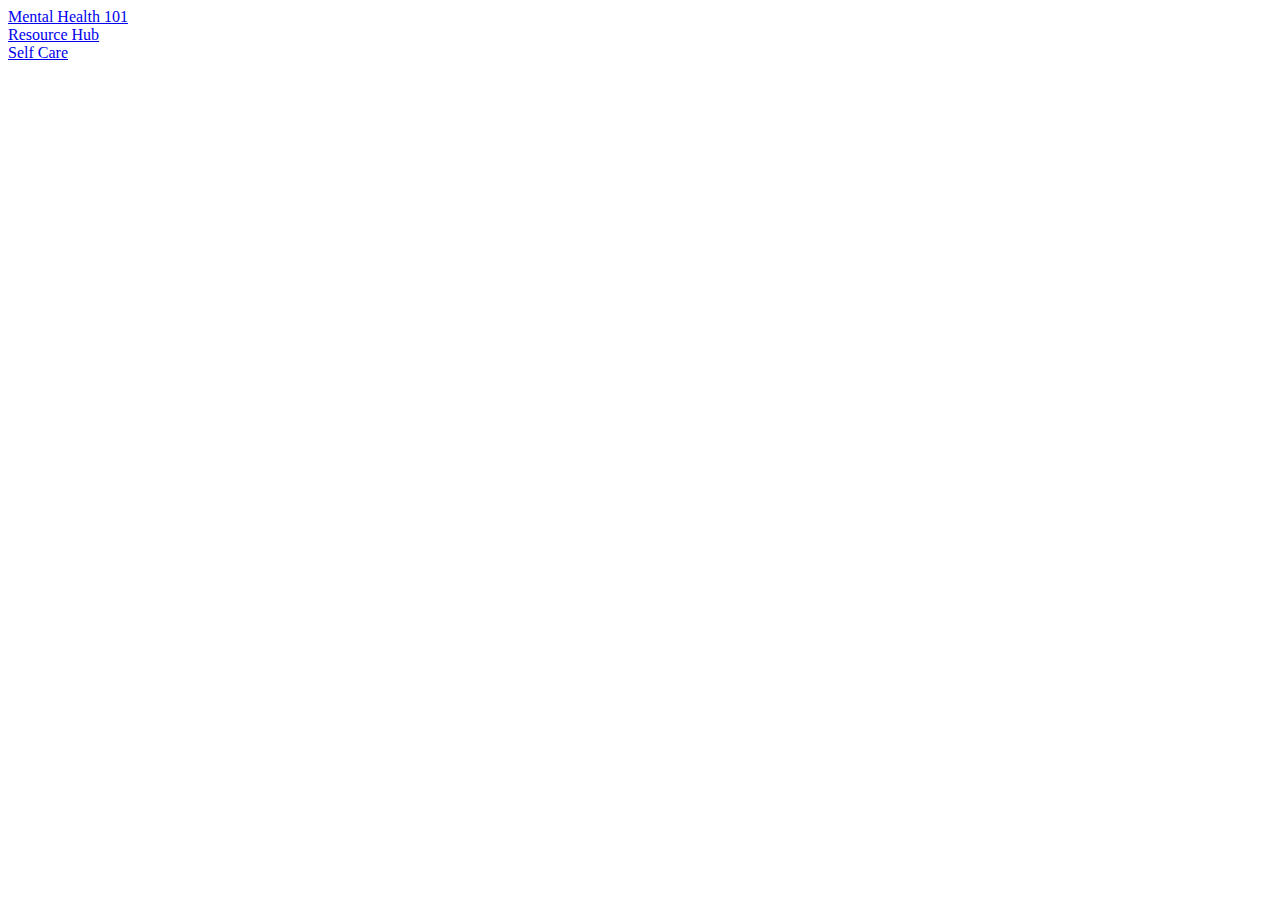
==== index.html @ 0be1a91b "added navigation bar links" ====
<!DOCTYPE html>
<html>
<head>
	<meta charset="utf-8">
	<meta name="viewport" content="width=device-width, initial-scale=1">
	<title>Mental Health 101</title>
</head>
<body>

	<div class="mainContainer">

		<!-- TOP NAVIGATION BAR -->
		<div class="navWrapper">
			<div class="navBar"> 
				<!-- the current tab has class="current" -->
				<div class="navLink"><a class="current" href="index.html">Mental Health 101</a></div>
				<div class="navLink"><a href="index2.html">Resource Hub</a></div>
				<div class="navLink"><a href="index3.html">Self Care</a></div>
			</div>
		</div>


	</div>

</body>
</html>
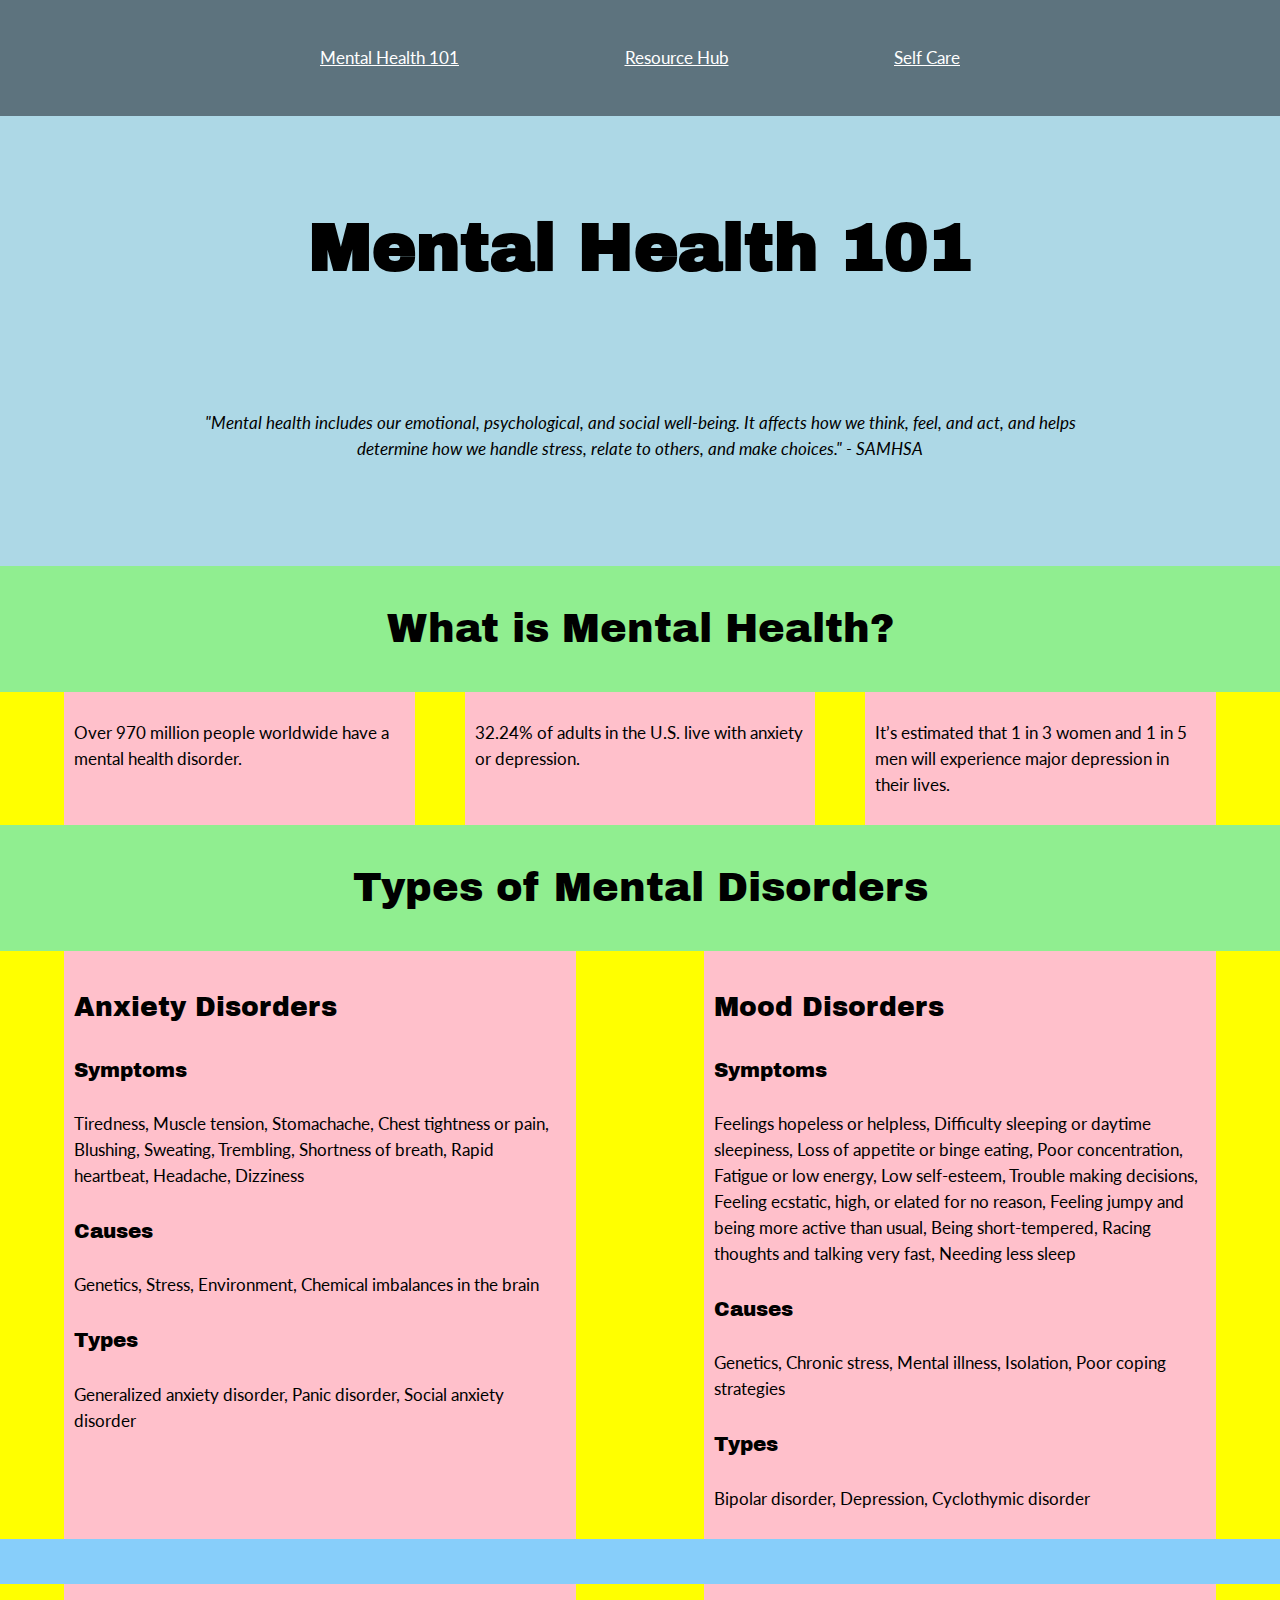
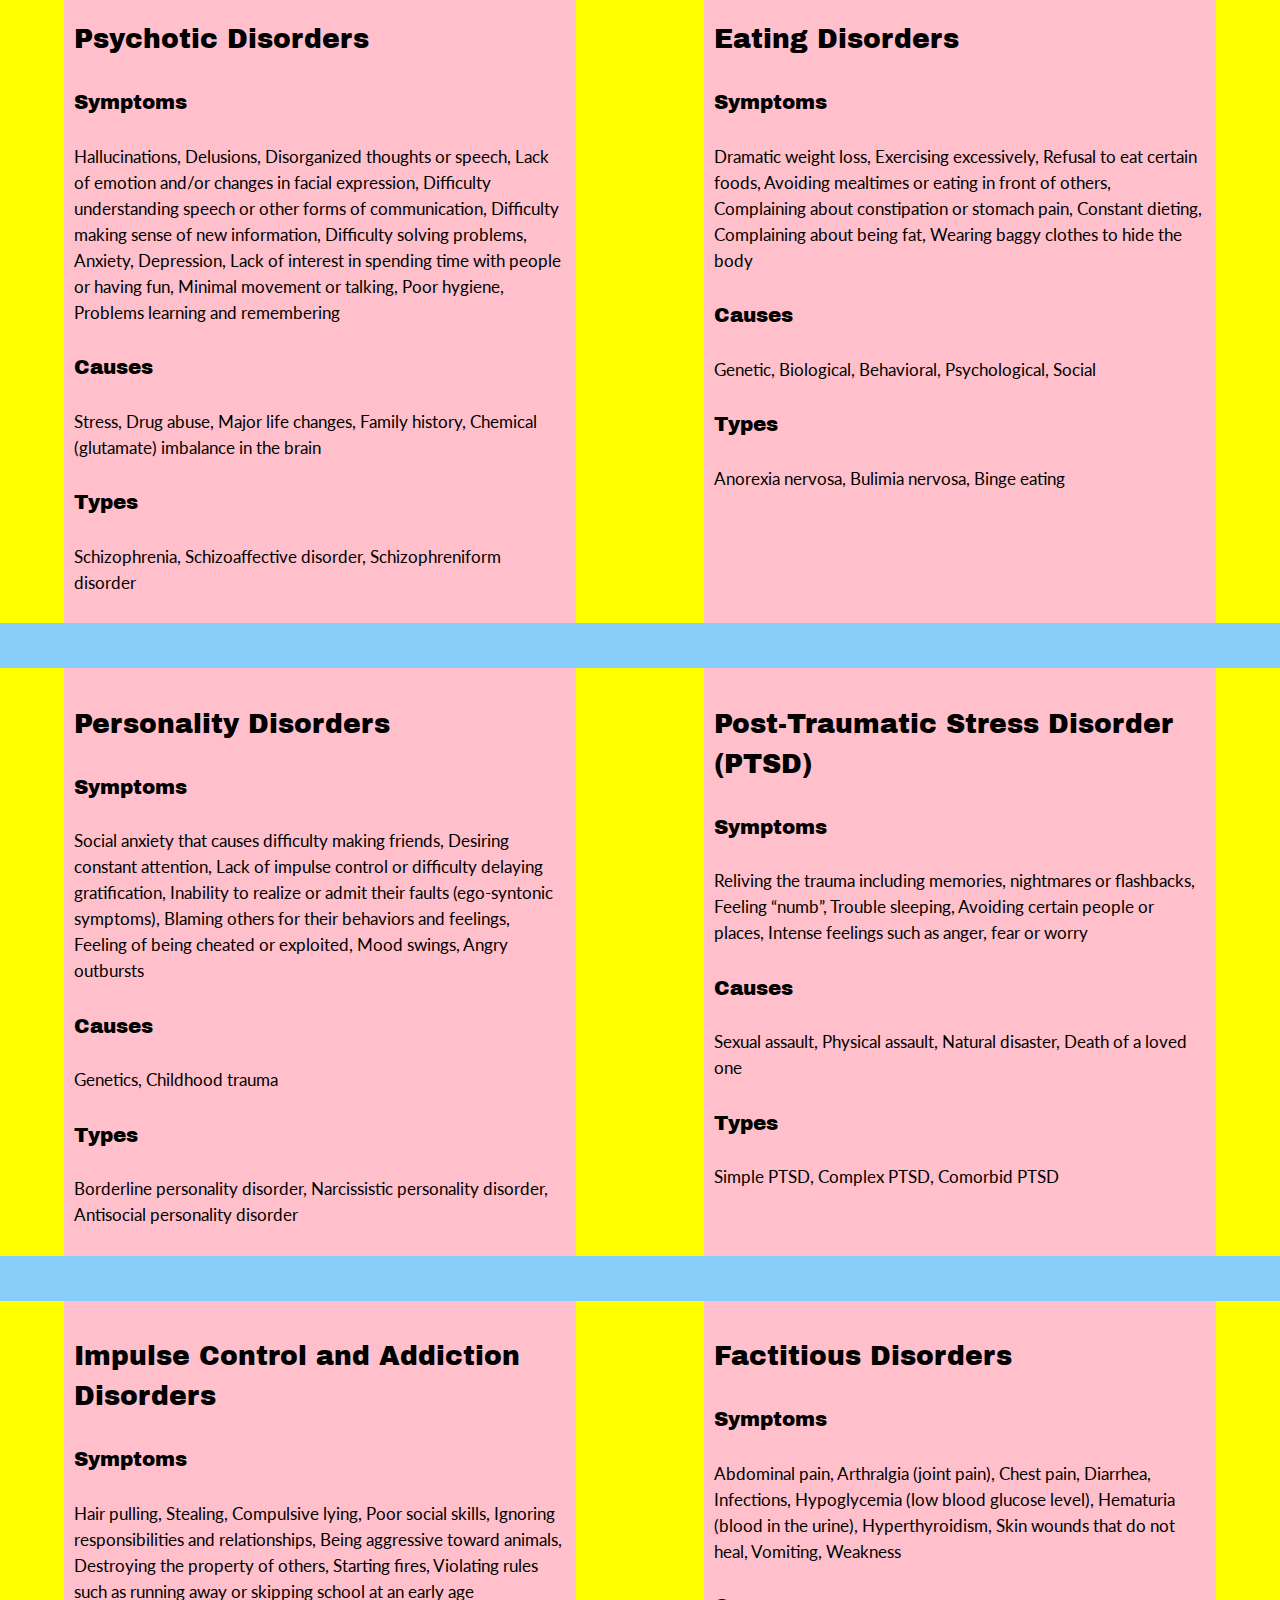
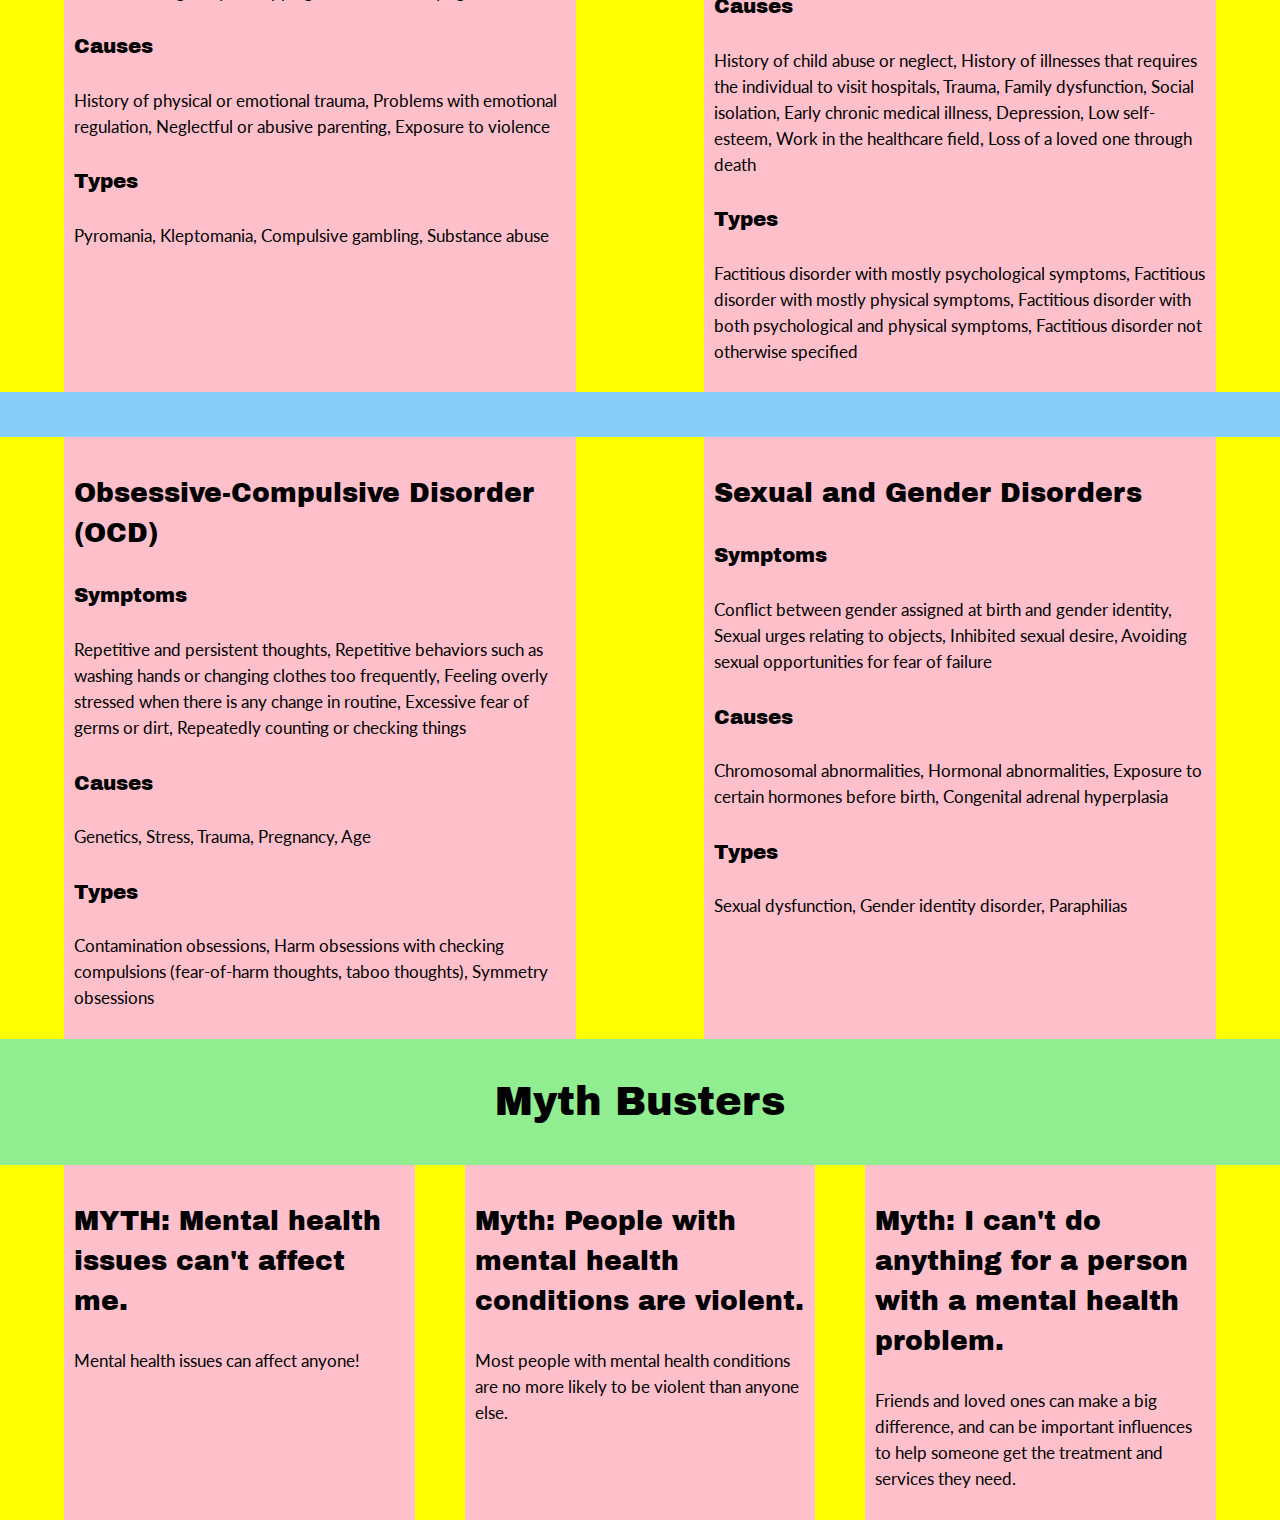
==== commit 960fec91: "added content and flex layout" ====
--- a/index.html
+++ b/index.html
@@ -3,23 +3,381 @@
 <head>
 	<meta charset="utf-8">
 	<meta name="viewport" content="width=device-width, initial-scale=1">
+	<link rel="stylesheet" type="text/css" href="style.css">
 	<title>Mental Health 101</title>
 </head>
 <body>
 
-	<div class="mainContainer">
+	<div class="main">
 
 		<!-- TOP NAVIGATION BAR -->
 		<div class="navWrapper">
 			<div class="navBar"> 
 				<!-- the current tab has class="current" -->
-				<div class="navLink"><a class="current" href="index.html">Mental Health 101</a></div>
+				<div class="navLink current"><a href="index.html">Mental Health 101</a></div>
 				<div class="navLink"><a href="index2.html">Resource Hub</a></div>
 				<div class="navLink"><a href="index3.html">Self Care</a></div>
 			</div>
 		</div>
 
 
+		<!-- HEADER -->
+		<div class="header">
+			<h1>Mental Health 101</h1>
+			<p class="quote">
+				"Mental health includes our emotional, psychological, and social well-being. It affects how we think, feel, and act, and helps determine how we handle stress, relate to others, and make choices." - SAMHSA
+			</p>
+		</div>
+
+
+		<!-- FACTS SECTION (1x3) -->
+		<div class="facts">
+			<h2>What is Mental Health?</h2>
+			<div class="factBoxes">
+				<div class="textBlock">
+					<p>Over 970 million people worldwide have a mental health disorder.</p>
+				</div>
+				<div class="textBlock">
+					<p>32.24% of adults in the U.S. live with anxiety or depression.</p>
+				</div>
+				<div class="textBlock">
+					<p>It’s estimated that 1 in 3 women and 1 in 5 men will experience major depression in their lives.</p>
+				</div>
+			</div>
+		</div>
+
+
+		<!-- TYPES SECTION (2x5) -->
+		<div class="types">
+			<h2>Types of Mental Disorders</h2>
+			<div class="typeRows">
+				<div class="twoColRow">
+					<div class="textBlock">
+						<h3>Anxiety Disorders</h3>
+						<h4>Symptoms</h4>
+						<p>
+							Tiredness,
+							Muscle tension,
+							Stomachache,
+							Chest tightness or pain,
+							Blushing,
+							Sweating,
+							Trembling,
+							Shortness of breath,
+							Rapid heartbeat,
+							Headache,
+							Dizziness
+						</p>
+						<h4>Causes</h4>
+						<p>
+							Genetics,
+							Stress,
+							Environment,
+							Chemical imbalances in the brain
+						</p>
+						<h4>Types</h4>
+						<p>
+							Generalized anxiety disorder,
+							Panic disorder,
+							Social anxiety disorder
+						</p>
+					</div>
+					<div class="textBlock">
+						<h3>Mood Disorders</h3>
+						<h4>Symptoms</h4>
+						<p>
+							Feelings hopeless or helpless,
+							Difficulty sleeping or daytime sleepiness,
+							Loss of appetite or binge eating,
+							Poor concentration,
+							Fatigue or low energy,
+							Low self-esteem,
+							Trouble making decisions,
+							Feeling ecstatic, high, or elated for no reason,
+							Feeling jumpy and being more active than usual,
+							Being short-tempered,
+							Racing thoughts and talking very fast,
+							Needing less sleep
+						</p>
+						<h4>Causes</h4>
+						<p>
+							Genetics,
+							Chronic stress,
+							Mental illness,
+							Isolation,
+							Poor coping strategies
+						</p>
+						<h4>Types</h4>
+						<p>
+							Bipolar disorder,
+							Depression,
+							Cyclothymic disorder
+						</p>
+					</div>
+				</div>
+				<div class="twoColRow">
+					<div class="textBlock">
+						<h3>Psychotic Disorders</h3>
+						<h4>Symptoms</h4>
+						<p>
+							Hallucinations,
+							Delusions,
+							Disorganized thoughts or speech,
+							Lack of emotion and/or changes in facial expression,
+							Difficulty understanding speech or other forms of communication,
+							Difficulty making sense of new information,
+							Difficulty solving problems,
+							Anxiety,
+							Depression,
+							Lack of interest in spending time with people or having fun,
+							Minimal movement or talking,
+							Poor hygiene,
+							Problems learning and remembering
+						</p>
+						<h4>Causes</h4>
+						<p>
+							Stress,
+							Drug abuse,
+							Major life changes,
+							Family history,
+							Chemical (glutamate) imbalance in the brain
+						</p>
+						<h4>Types</h4>
+						<p>
+							Schizophrenia,
+							Schizoaffective disorder,
+							Schizophreniform disorder
+						</p>
+					</div>
+					<div class="textBlock">
+						<h3>Eating Disorders</h3>
+						<h4>Symptoms</h4>
+						<p>
+							Dramatic weight loss,
+							Exercising excessively,
+							Refusal to eat certain foods,
+							Avoiding mealtimes or eating in front of others,
+							Complaining about constipation or stomach pain,
+							Constant dieting,
+							Complaining about being fat,
+							Wearing baggy clothes to hide the body
+						</p>
+						<h4>Causes</h4>
+						<p>
+							Genetic,
+							Biological,
+							Behavioral,
+							Psychological,
+							Social
+						</p>
+						<h4>Types</h4>
+						<p>
+							Anorexia nervosa,
+							Bulimia nervosa,
+							Binge eating
+						</p>
+					</div>
+				</div>
+				<div class="twoColRow">
+					<div class="textBlock">
+						<h3>Personality Disorders</h3>
+						<h4>Symptoms</h4>
+						<p>
+							Social anxiety that causes difficulty making friends,
+							Desiring constant attention,
+							Lack of impulse control or difficulty delaying gratification,
+							Inability to realize or admit their faults (ego-syntonic symptoms),
+							Blaming others for their behaviors and feelings,
+							Feeling of being cheated or exploited,
+							Mood swings,
+							Angry outbursts
+						</p>
+						<h4>Causes</h4>
+						<p>
+							Genetics,
+							Childhood trauma
+						</p>
+						<h4>Types</h4>
+						<p>
+							Borderline personality disorder,
+							Narcissistic personality disorder,
+							Antisocial personality disorder
+						</p>
+					</div>
+					<div class="textBlock">
+						<h3>Post-Traumatic Stress Disorder (PTSD)</h3>
+						<h4>Symptoms</h4>
+						<p>
+							Reliving the trauma including memories, nightmares or flashbacks,
+							Feeling “numb”,
+							Trouble sleeping,
+							Avoiding certain people or places,
+							Intense feelings such as anger, fear or worry
+						</p>
+						<h4>Causes</h4>
+						<p>
+							Sexual assault, 
+							Physical assault, 
+							Natural disaster, 
+							Death of a loved one
+						</p>
+						<h4>Types</h4>
+						<p>
+							Simple PTSD,
+							Complex PTSD,
+							Comorbid PTSD
+						</p>
+					</div>
+				</div>
+				<div class="twoColRow">
+					<div class="textBlock">
+						<h3>Impulse Control and Addiction Disorders</h3>
+						<h4>Symptoms</h4>
+						<p>
+							Hair pulling,
+							Stealing,
+							Compulsive lying,
+							Poor social skills,
+							Ignoring responsibilities and relationships,
+							Being aggressive toward animals,
+							Destroying the property of others,
+							Starting fires,
+							Violating rules such as running away or skipping school at an early age
+						</p>
+						<h4>Causes</h4>
+						<p>
+							History of physical or emotional trauma,
+							Problems with emotional regulation,
+							Neglectful or abusive parenting,
+							Exposure to violence
+						</p>
+						<h4>Types</h4>
+						<p>
+							Pyromania,
+							Kleptomania,
+							Compulsive gambling,
+							Substance abuse
+						</p>
+					</div>
+					<div class="textBlock">
+						<h3>Factitious Disorders</h3>
+						<h4>Symptoms</h4>
+						<p>
+							Abdominal pain,
+							Arthralgia (joint pain),
+							Chest pain,
+							Diarrhea,
+							Infections,
+							Hypoglycemia (low blood glucose level),
+							Hematuria (blood in the urine),
+							Hyperthyroidism,
+							Skin wounds that do not heal,
+							Vomiting,
+							Weakness
+						</p>
+						<h4>Causes</h4>
+						<p>
+							History of child abuse or neglect,
+							History of illnesses that requires the individual to visit hospitals,
+							Trauma,
+							Family dysfunction,
+							Social isolation,
+							Early chronic medical illness,
+							Depression,
+							Low self-esteem,
+							Work in the healthcare field,
+							Loss of a loved one through death
+						</p>
+						<h4>Types</h4>
+						<p>
+							Factitious disorder with mostly psychological symptoms,
+							Factitious disorder with mostly physical symptoms,
+							Factitious disorder with both psychological and physical symptoms,
+							Factitious disorder not otherwise specified
+						</p>
+					</div>
+				</div>
+				<div class="twoColRow">
+					<div class="textBlock">
+						<h3>Obsessive-Compulsive Disorder (OCD)</h3>
+						<h4>Symptoms</h4>
+						<p>
+							Repetitive and persistent thoughts,
+							Repetitive behaviors such as washing hands or changing clothes too frequently,
+							Feeling overly stressed when there is any change in routine,
+							Excessive fear of germs or dirt,
+							Repeatedly counting or checking things
+						</p>
+						<h4>Causes</h4>
+						<p>
+							Genetics,
+							Stress,
+							Trauma,
+							Pregnancy,
+							Age
+						</p>
+						<h4>Types</h4>
+						<p>
+							Contamination obsessions,
+							Harm obsessions with checking compulsions (fear-of-harm thoughts, taboo thoughts),
+							Symmetry obsessions
+						</p>
+					</div>
+					<div class="textBlock">
+						<h3>Sexual and Gender Disorders</h3>
+						<h4>Symptoms</h4>
+						<p>
+							Conflict between gender assigned at birth and gender identity,
+							Sexual urges relating to objects,
+							Inhibited sexual desire,
+							Avoiding sexual opportunities for fear of failure
+						</p>
+						<h4>Causes</h4>
+						<p>
+							Chromosomal abnormalities,
+							Hormonal abnormalities,
+							Exposure to certain hormones before birth,
+							Congenital adrenal hyperplasia
+						</p>
+						<h4>Types</h4>
+						<p>
+							Sexual dysfunction,
+							Gender identity disorder,
+							Paraphilias
+						</p>
+					</div>
+				</div>
+			</div>
+		</div>
+
+
+		<!-- MYTHS SECTION (1x3) -->
+		<div class="myths">
+			<h2>Myth Busters</h2>
+			<div class="mythBoxes">
+				<div class="textBlock">
+					<h3>MYTH: Mental health issues can't affect me.</h3>
+					<p>
+						Mental health issues can affect anyone!
+					</p>
+				</div>
+				<div class="textBlock">
+					<h3>Myth: People with mental health conditions are violent.</h3>
+					<p>
+						Most people with mental health conditions are no more likely to be violent than anyone else.
+					</p>
+				</div>
+				<div class="textBlock">
+					<h3>Myth: I can't do anything for a person with a mental health problem.</h3>
+					<p>
+						Friends and loved ones can make a big difference, and can be important influences to help someone get the treatment and services they need.
+					</p>
+				</div>
+			</div>
+		</div>
+
+
+
 	</div>
 
 </body>
--- a/style.css
+++ b/style.css
@@ -0,0 +1,302 @@
+@import url('https://fonts.googleapis.com/css2?family=Archivo+Black&family=Lato:ital,wght@0,100;0,300;0,400;0,700;0,900;1,100;1,300;1,400;1,700;1,900&display=swap');
+
+
+
+body, html {
+	margin: 0px;
+	padding: 0px;
+}
+
+* {
+  box-sizing: border-box;
+}
+
+
+body, .main {
+	display: flex;
+	flex-direction: column;
+	line-height: 1.5;
+}
+
+
+h1 {
+	font-family: "Archivo Black", sans-serif;
+	font-weight: 600;
+	font-style: normal;
+	font-size: 50pt;
+}
+
+h2 {
+	font-family: "Archivo Black", sans-serif;
+	font-weight: 500;
+	font-style: normal;
+	font-size: 30pt;
+}
+
+h3 {
+	font-family: "Archivo Black", sans-serif;
+	font-weight: 300;
+	font-style: normal;
+	font-size: 20pt;
+}
+
+h4 {
+	font-family: "Archivo Black", sans-serif;
+	font-weight: 200;
+	font-style: normal;
+	font-size: 15pt;
+}
+
+p, li, .navLink {
+	font-family: "Lato", sans-serif;
+	font-weight: 400;
+	font-style: normal;
+	font-size: 13pt;
+}
+
+
+/*this just centers the whole navbar, and add vertical padding*/
+.navWrapper {
+	display: flex;
+	justify-content: center;
+	padding-top: 5vh;
+	padding-bottom: 5vh;
+/*	background-color: pink;*/
+	background-color: #5D737E;
+	overflow: hidden;
+}
+
+/*this will put each item in row and space between them*/
+.navBar {
+	display: flex;
+	justify-content: space-between;
+	flex-direction: row;
+	width: 50vw;
+}
+
+.navLink a{
+	color: white;
+}
+
+/*center the header vertically + horizontally*/
+.header {
+	display: flex;
+	flex-direction: column;
+	align-items: center;
+	justify-content: center;
+	height: 50vh;
+	background-color: lightblue;
+/*	background-image: ;*/
+}
+
+
+.textBlock {
+	width: 100%;
+	font-size: 15pt;
+	background-color: pink;
+	padding: 10px 10px 10px 10px;
+}
+
+
+.quote {
+	padding: 50px 200px 50px 200px;
+	text-align: center;
+/*	font-family: "Lato", sans-serif;
+	font-weight: 500;*/
+	font-style: italic;
+/*	font-size: 30px;
+	background-color: #5D737E;
+	color: white;*/
+}
+
+/*--------------------------------------------*/
+
+/*center everything in the facts section (heading + fact boxes)*/
+.facts {
+	display: flex;
+	flex-direction: column;
+	align-items: center;
+	justify-content: center;
+/*	height: 30vh;*/
+	background-color: lightgreen;
+}
+
+/* everything in container (the boxes) */
+.factBoxes {
+	display: flex;
+	flex-direction: row;
+	background-color: yellow;
+	padding-left: 5vw;
+	padding-right: 5vw;
+	gap: 50px;	/* between the items */
+}
+
+
+
+/*center everything in the types section*/
+.types {
+	display: flex;
+	flex-direction: column;
+	align-items: center;
+	justify-content: center;
+	background-color: lightgreen;
+}
+
+.typeRows {
+	background-color: lightskyblue;
+	display: flex;
+	flex-direction: column;
+	gap: 5vh;
+}
+
+.twoColRow {
+	background-color: yellow;
+	display: flex;
+	flex-direction: row;
+	gap: 10vw;
+	padding-left: 5vw;
+	padding-right: 5vw;
+}
+
+
+
+/*center everything in the myths section*/
+.myths {
+	display: flex;
+	flex-direction: column;
+	align-items: center;
+	justify-content: center;
+	background-color: lightgreen;
+}
+
+.mythBoxes {
+	display: flex;
+	flex-direction: row;
+	background-color: yellow;
+	padding-left: 5vw;
+	padding-right: 5vw;
+	gap: 50px;	/* between the items */
+}
+
+/*--------------------------------------------*/
+
+
+.resources {
+	display: flex;
+	flex-direction: column;
+	align-items: center;
+	justify-content: center;
+	background-color: lightgreen;
+}
+
+.header2 {
+	display: flex;
+	align-items: center;
+	justify-content: center;
+	height: 10vh;
+	background-color: lightblue;
+}
+
+.resourceBoxes {
+	display: flex;
+	flex-direction: column;
+	background-color: yellow;
+	padding-left: 5vw;
+	padding-right: 5vw;
+	gap: 30px;	/* between the items */
+}
+
+
+.campaigns {
+	display: flex;
+	flex-direction: column;
+	align-items: center;
+	justify-content: center;
+	background-color: lightgreen;
+}
+
+.campaignBoxes {
+	display: flex;
+	flex-direction: row;
+	background-color: yellow;
+	padding-left: 5vw;
+	padding-right: 5vw;
+	gap: 30px;	/* between the items */
+}
+
+.textBlock img {
+	/*width: 100%;
+	aspect-ratio: 2/1.3;*/
+}
+
+
+/*--------------------------------------------*/
+
+
+
+.tips {
+	display: flex;
+	flex-direction: column;
+	align-items: center;
+	justify-content: center;
+	background-color: lightgreen;
+}
+
+.tipBoxes {
+	display: flex;
+	flex-direction: row;
+	background-color: yellow;
+	padding-left: 5vw;
+	padding-right: 5vw;
+	gap: 30px;	/* between the items */
+}
+
+.listAndPrompts {
+	display: flex;
+	flex-direction: row;
+	justify-content: space-between;
+	background-color: lightgreen;
+	padding-left: 5vw;
+	padding-right: 5vw;
+}
+
+.checklist {
+	display: flex;
+	flex-direction: column;
+	background-color: yellow;
+}
+
+.prompts {
+	display: flex;
+	flex-direction: column;
+	background-color: yellow;
+}
+
+.list {
+	line-height: 2.0;
+}
+
+.blocktext7 {
+	text-align: center;
+	padding: 5px 5px 5px 5px;
+	box-sizing: border-box;
+	border-style: solid;
+	border-color: #5D737E;
+/*	vertical-align: text-top;*/
+	margin-bottom: 10px;
+}
+
+
+
+
+/*--------------------------------------------*/
+
+
+.comments{
+/*	font-family: "Lato", sans-serif;
+	font-weight: 400;
+	font-style: normal;*/
+	font-size: 12px;
+	color: gray;
+	text-decoration: none;
+}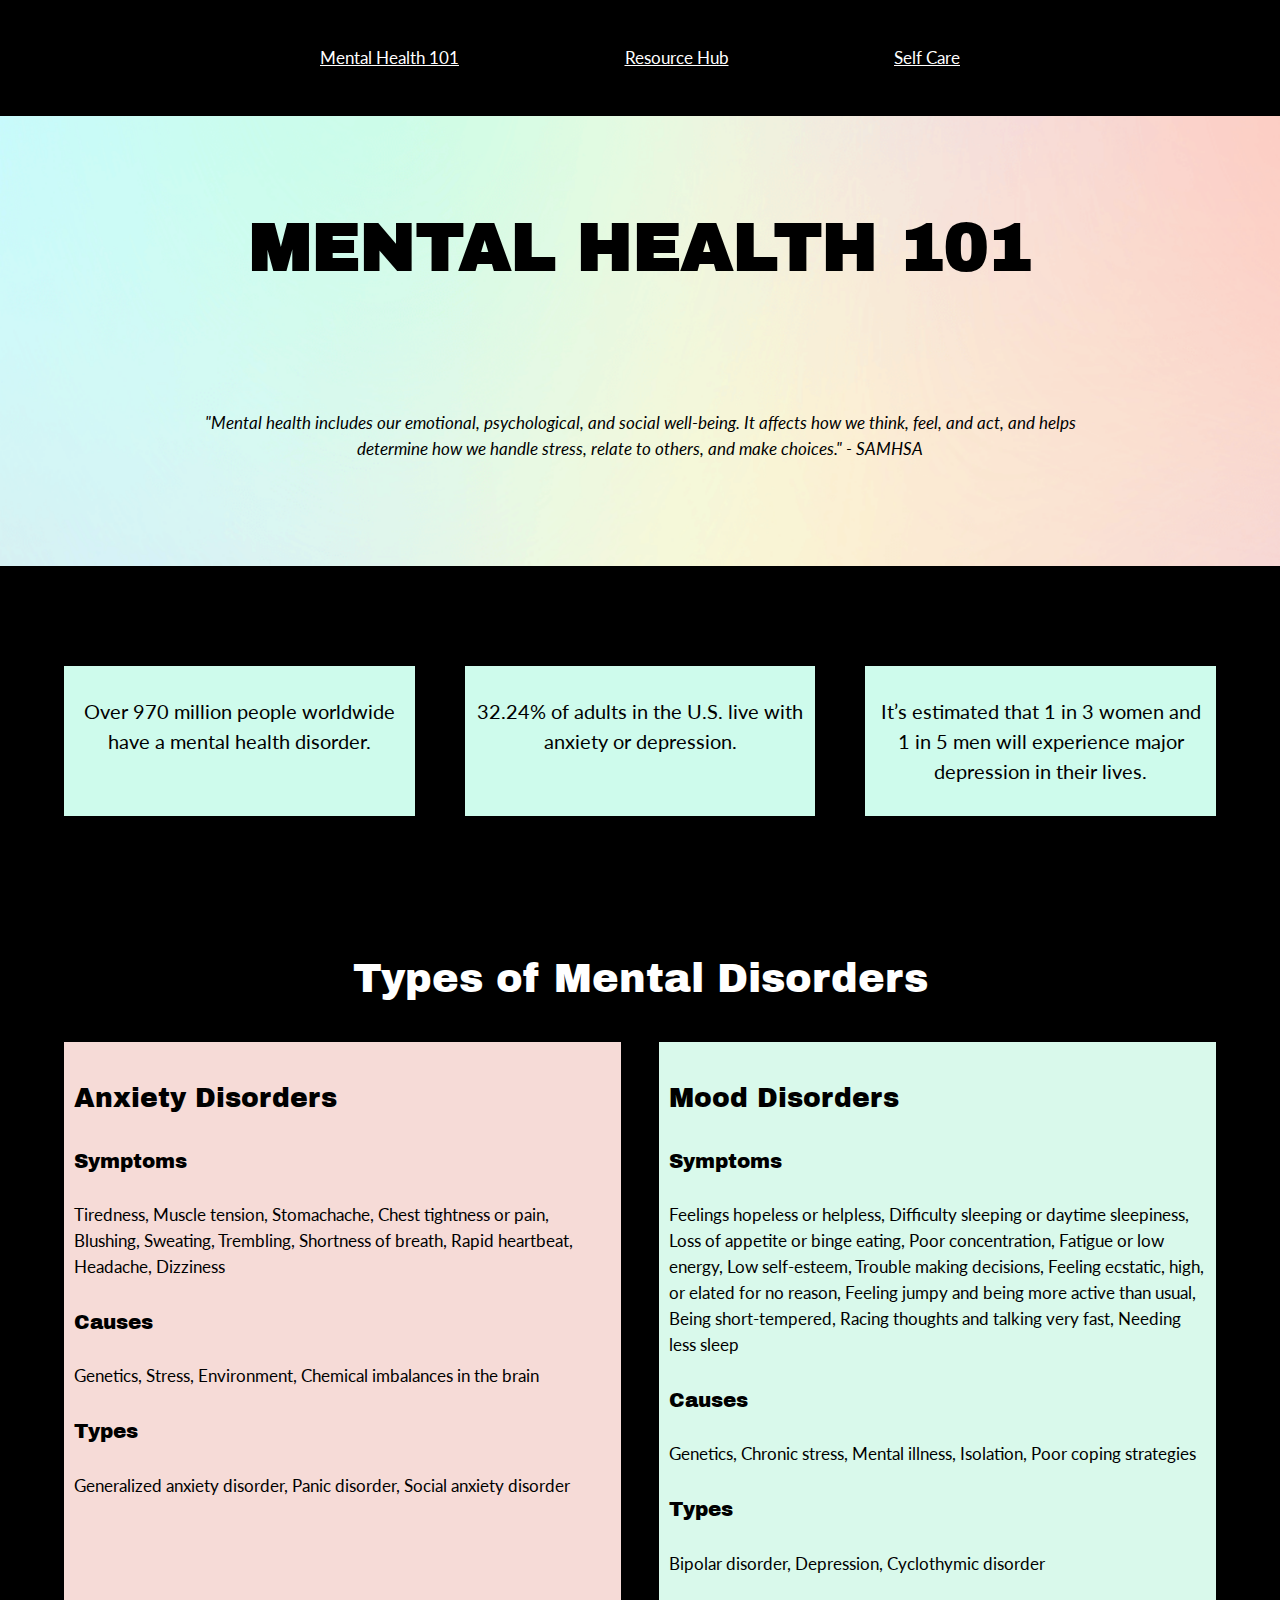
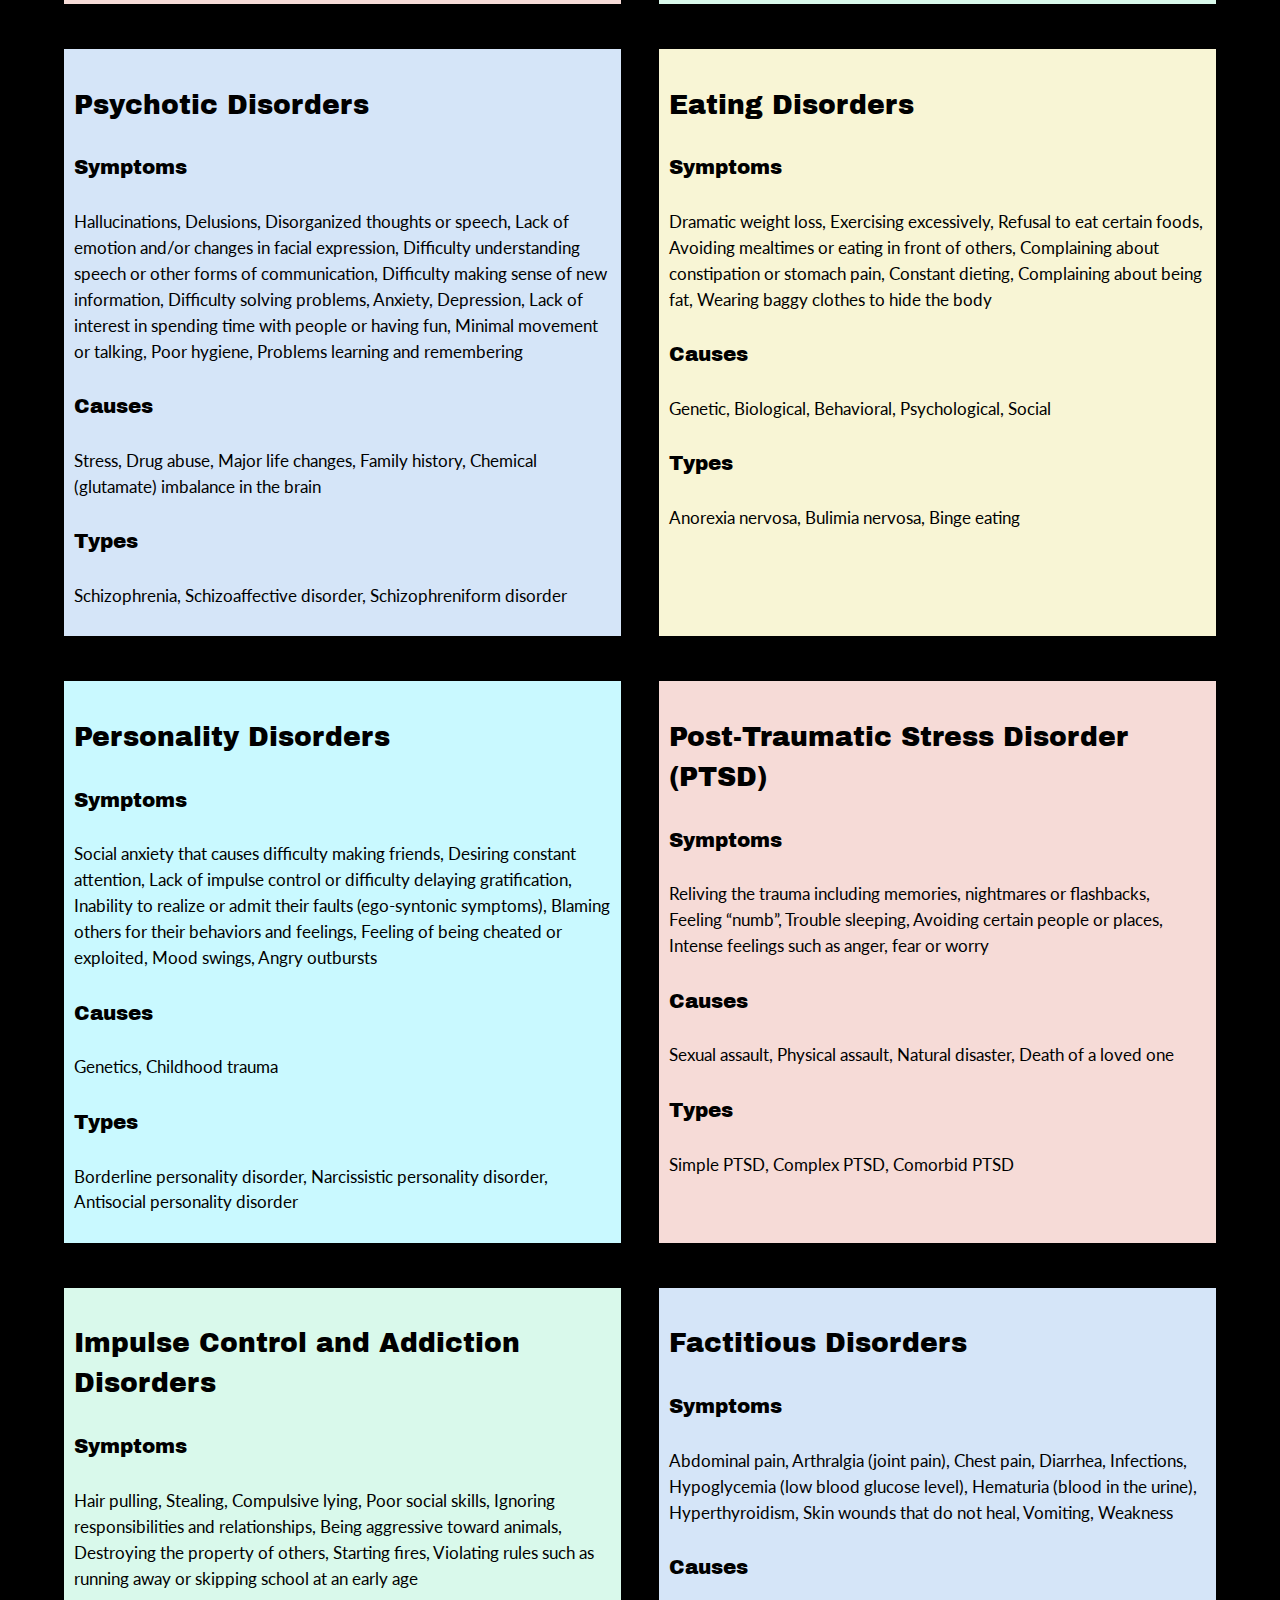
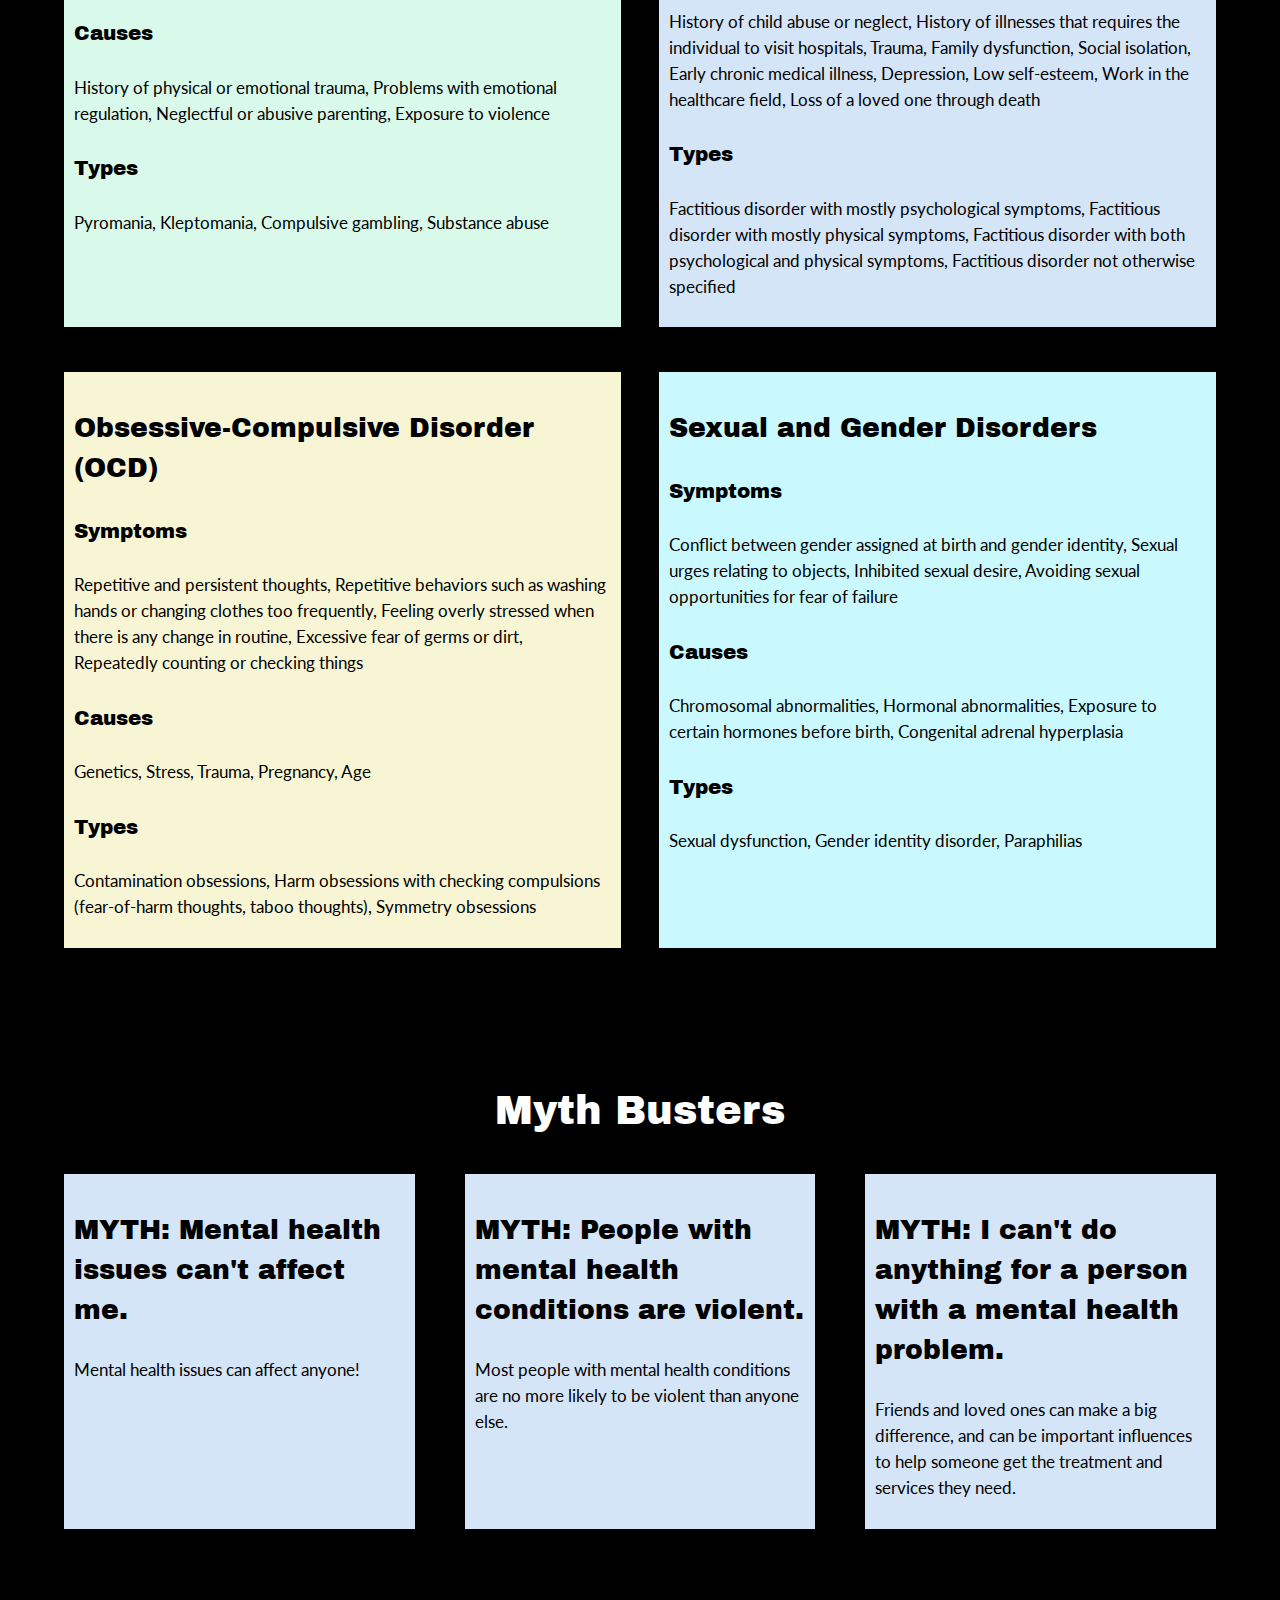
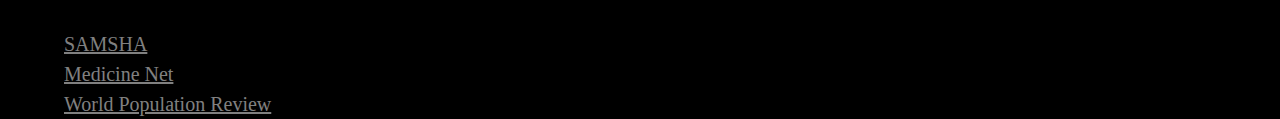
==== commit e46e986b: "added colors and font styles, updated visuals" ====
--- a/index.html
+++ b/index.html
@@ -23,7 +23,7 @@
 
 		<!-- HEADER -->
 		<div class="header">
-			<h1>Mental Health 101</h1>
+			<h1>MENTAL HEALTH 101</h1>
 			<p class="quote">
 				"Mental health includes our emotional, psychological, and social well-being. It affects how we think, feel, and act, and helps determine how we handle stress, relate to others, and make choices." - SAMHSA
 			</p>
@@ -32,15 +32,15 @@
 
 		<!-- FACTS SECTION (1x3) -->
 		<div class="facts">
-			<h2>What is Mental Health?</h2>
+			<!-- <h2>What is Mental Health?</h2> -->
 			<div class="factBoxes">
-				<div class="textBlock">
+				<div class="textBlock factText">
 					<p>Over 970 million people worldwide have a mental health disorder.</p>
 				</div>
-				<div class="textBlock">
+				<div class="textBlock factText">
 					<p>32.24% of adults in the U.S. live with anxiety or depression.</p>
 				</div>
-				<div class="textBlock">
+				<div class="textBlock factText">
 					<p>It’s estimated that 1 in 3 women and 1 in 5 men will experience major depression in their lives.</p>
 				</div>
 			</div>
@@ -52,7 +52,7 @@
 			<h2>Types of Mental Disorders</h2>
 			<div class="typeRows">
 				<div class="twoColRow">
-					<div class="textBlock">
+					<div class="textBlock typesText1">
 						<h3>Anxiety Disorders</h3>
 						<h4>Symptoms</h4>
 						<p>
@@ -82,7 +82,7 @@
 							Social anxiety disorder
 						</p>
 					</div>
-					<div class="textBlock">
+					<div class="textBlock typesText2">
 						<h3>Mood Disorders</h3>
 						<h4>Symptoms</h4>
 						<p>
@@ -116,7 +116,7 @@
 					</div>
 				</div>
 				<div class="twoColRow">
-					<div class="textBlock">
+					<div class="textBlock typesText3">
 						<h3>Psychotic Disorders</h3>
 						<h4>Symptoms</h4>
 						<p>
@@ -149,7 +149,7 @@
 							Schizophreniform disorder
 						</p>
 					</div>
-					<div class="textBlock">
+					<div class="textBlock typesText4">
 						<h3>Eating Disorders</h3>
 						<h4>Symptoms</h4>
 						<p>
@@ -179,7 +179,7 @@
 					</div>
 				</div>
 				<div class="twoColRow">
-					<div class="textBlock">
+					<div class="textBlock typesText5">
 						<h3>Personality Disorders</h3>
 						<h4>Symptoms</h4>
 						<p>
@@ -204,7 +204,7 @@
 							Antisocial personality disorder
 						</p>
 					</div>
-					<div class="textBlock">
+					<div class="textBlock typesText1">
 						<h3>Post-Traumatic Stress Disorder (PTSD)</h3>
 						<h4>Symptoms</h4>
 						<p>
@@ -230,7 +230,7 @@
 					</div>
 				</div>
 				<div class="twoColRow">
-					<div class="textBlock">
+					<div class="textBlock typesText2">
 						<h3>Impulse Control and Addiction Disorders</h3>
 						<h4>Symptoms</h4>
 						<p>
@@ -259,7 +259,7 @@
 							Substance abuse
 						</p>
 					</div>
-					<div class="textBlock">
+					<div class="textBlock typesText3">
 						<h3>Factitious Disorders</h3>
 						<h4>Symptoms</h4>
 						<p>
@@ -298,7 +298,7 @@
 					</div>
 				</div>
 				<div class="twoColRow">
-					<div class="textBlock">
+					<div class="textBlock typesText4">
 						<h3>Obsessive-Compulsive Disorder (OCD)</h3>
 						<h4>Symptoms</h4>
 						<p>
@@ -323,7 +323,7 @@
 							Symmetry obsessions
 						</p>
 					</div>
-					<div class="textBlock">
+					<div class="textBlock typesText5">
 						<h3>Sexual and Gender Disorders</h3>
 						<h4>Symptoms</h4>
 						<p>
@@ -355,20 +355,20 @@
 		<div class="myths">
 			<h2>Myth Busters</h2>
 			<div class="mythBoxes">
-				<div class="textBlock">
+				<div class="textBlock mythText">
 					<h3>MYTH: Mental health issues can't affect me.</h3>
 					<p>
 						Mental health issues can affect anyone!
 					</p>
 				</div>
-				<div class="textBlock">
-					<h3>Myth: People with mental health conditions are violent.</h3>
+				<div class="textBlock mythText">
+					<h3>MYTH: People with mental health conditions are violent.</h3>
 					<p>
 						Most people with mental health conditions are no more likely to be violent than anyone else.
 					</p>
 				</div>
-				<div class="textBlock">
-					<h3>Myth: I can't do anything for a person with a mental health problem.</h3>
+				<div class="textBlock mythText">
+					<h3>MYTH: I can't do anything for a person with a mental health problem.</h3>
 					<p>
 						Friends and loved ones can make a big difference, and can be important influences to help someone get the treatment and services they need.
 					</p>
@@ -377,6 +377,14 @@
 		</div>
 
 
+		<div class="credits">
+			<a href="https://www.samhsa.gov/mental-health">SAMSHA</a>
+			<br>
+			<a href="https://www.medicinenet.com/what_are_the_10_types_of_mental_disorders/article.htm">Medicine Net</a>
+			<br>
+			<a href="https://worldpopulationreview.com/state-rankings/mental-health-statistics-by-state">World Population Review</a>
+		</div>
+
 
 	</div>
 
--- a/style.css
+++ b/style.css
@@ -16,6 +16,7 @@
 	display: flex;
 	flex-direction: column;
 	line-height: 1.5;
+	background-color: black;
 }
 
 
@@ -31,6 +32,7 @@
 	font-weight: 500;
 	font-style: normal;
 	font-size: 30pt;
+	color: white;
 }
 
 h3 {
@@ -61,8 +63,7 @@
 	justify-content: center;
 	padding-top: 5vh;
 	padding-bottom: 5vh;
-/*	background-color: pink;*/
-	background-color: #5D737E;
+	background-color: black;
 	overflow: hidden;
 }
 
@@ -74,6 +75,7 @@
 	width: 50vw;
 }
 
+
 .navLink a{
 	color: white;
 }
@@ -85,8 +87,11 @@
 	align-items: center;
 	justify-content: center;
 	height: 50vh;
-	background-color: lightblue;
-/*	background-image: ;*/
+	background-image: url("aura.png");
+	background-size: cover;
+	background-repeat: no-repeat;
+	background-position: center;
+	background-attachment: fixed;
 }
 
 
@@ -117,20 +122,27 @@
 	flex-direction: column;
 	align-items: center;
 	justify-content: center;
-/*	height: 30vh;*/
-	background-color: lightgreen;
+	padding-bottom: 100px;
+	padding-top: 100px;
 }
 
 /* everything in container (the boxes) */
 .factBoxes {
 	display: flex;
 	flex-direction: row;
-	background-color: yellow;
 	padding-left: 5vw;
 	padding-right: 5vw;
 	gap: 50px;	/* between the items */
 }
 
+.factText {
+	background-color: #CEFBEC;
+}
+
+.factText p {
+	font-size: 15pt;
+	text-align: center;
+}
 
 
 /*center everything in the types section*/
@@ -139,25 +151,42 @@
 	flex-direction: column;
 	align-items: center;
 	justify-content: center;
-	background-color: lightgreen;
+	padding-bottom: 100px;
 }
 
 .typeRows {
-	background-color: lightskyblue;
 	display: flex;
 	flex-direction: column;
 	gap: 5vh;
 }
 
 .twoColRow {
-	background-color: yellow;
-	display: flex;
-	flex-direction: row;
-	gap: 10vw;
-	padding-left: 5vw;
-	padding-right: 5vw;
-}
-
+	display: flex;
+	flex-direction: row;
+	gap: 3vw;
+	padding-left: 5vw;
+	padding-right: 5vw;
+}
+
+.typesText1 {
+	background-color: #F6DBD7;
+}
+
+.typesText2 {
+	background-color: #D9F9EB;
+}
+
+.typesText3 {
+	background-color: #D5E5F8;
+}
+
+.typesText4 {
+	background-color: #F8F5D5;
+}
+
+.typesText5 {
+	background-color: #C9F9FF;
+}
 
 
 /*center everything in the myths section*/
@@ -166,18 +195,21 @@
 	flex-direction: column;
 	align-items: center;
 	justify-content: center;
-	background-color: lightgreen;
+	padding-bottom: 100px;
 }
 
 .mythBoxes {
 	display: flex;
 	flex-direction: row;
-	background-color: yellow;
 	padding-left: 5vw;
 	padding-right: 5vw;
 	gap: 50px;	/* between the items */
 }
 
+.mythText {
+	background-color: #D5E5F8;
+}
+
 /*--------------------------------------------*/
 
 
@@ -186,7 +218,7 @@
 	flex-direction: column;
 	align-items: center;
 	justify-content: center;
-	background-color: lightgreen;
+	padding-bottom: 100px;
 }
 
 .header2 {
@@ -194,41 +226,72 @@
 	align-items: center;
 	justify-content: center;
 	height: 10vh;
-	background-color: lightblue;
 }
 
 .resourceBoxes {
 	display: flex;
 	flex-direction: column;
-	background-color: yellow;
 	padding-left: 5vw;
 	padding-right: 5vw;
 	gap: 30px;	/* between the items */
 }
 
+.resourceText1 {
+	background-color: #F6DBD7;
+}
+
+
+.resourceText2 {
+	background-color: #D9F9EB;
+}
+
+.resourceText3 {
+	background-color: #C9F9FF;
+}
+
+
+
+/*.typesText1 {
+	background-color: #F6DBD7;
+}
+
+.typesText2 {
+	background-color: #D9F9EB;
+}
+
+.typesText3 {
+	background-color: #D5E5F8;
+}
+
+.typesText4 {
+	background-color: #F8F5D5;
+}
+
+.typesText5 {
+	background-color: #C9F9FF;
+}*/
+
 
 .campaigns {
 	display: flex;
 	flex-direction: column;
 	align-items: center;
 	justify-content: center;
-	background-color: lightgreen;
+	padding-bottom: 100px;
 }
 
 .campaignBoxes {
 	display: flex;
 	flex-direction: row;
-	background-color: yellow;
 	padding-left: 5vw;
 	padding-right: 5vw;
 	gap: 30px;	/* between the items */
-}
-
-.textBlock img {
-	/*width: 100%;
-	aspect-ratio: 2/1.3;*/
-}
-
+	padding-bottom: 10px;
+}
+
+.campaignText {
+	background-color: #F8F5D5;
+}
 
 /*--------------------------------------------*/
 
@@ -239,41 +302,55 @@
 	flex-direction: column;
 	align-items: center;
 	justify-content: center;
-	background-color: lightgreen;
+	padding-bottom: 100px;
 }
 
 .tipBoxes {
 	display: flex;
 	flex-direction: row;
-	background-color: yellow;
 	padding-left: 5vw;
 	padding-right: 5vw;
 	gap: 30px;	/* between the items */
 }
 
+.tipsText1 {
+	background-color: #F8F5D5;
+}
+
+.tipsText2 {
+	background-color: #C9F9FF;
+}
+
+.tipsText3 {
+	background-color: #F6DBD7;
+}
+
 .listAndPrompts {
 	display: flex;
 	flex-direction: row;
 	justify-content: space-between;
-	background-color: lightgreen;
-	padding-left: 5vw;
-	padding-right: 5vw;
+	padding-left: 5vw;
+	padding-right: 5vw;
+	padding-bottom: 100px;
 }
 
 .checklist {
 	display: flex;
 	flex-direction: column;
-	background-color: yellow;
 }
 
 .prompts {
 	display: flex;
 	flex-direction: column;
-	background-color: yellow;
-}
-
-.list {
+}
+
+.listText {
 	line-height: 2.0;
+	background-color: #D5E5F8;
+}
+
+.promptText {
+	background-color: #D9F9EB;
 }
 
 .blocktext7 {
@@ -281,7 +358,7 @@
 	padding: 5px 5px 5px 5px;
 	box-sizing: border-box;
 	border-style: solid;
-	border-color: #5D737E;
+	border-color: black;
 /*	vertical-align: text-top;*/
 	margin-bottom: 10px;
 }
@@ -299,4 +376,14 @@
 	font-size: 12px;
 	color: gray;
 	text-decoration: none;
+}
+
+.credits {
+	padding-left: 5vw;
+	font-size: 20px;
+	text-decoration: none;
+}
+
+.credits a {
+	color: gray;
 }